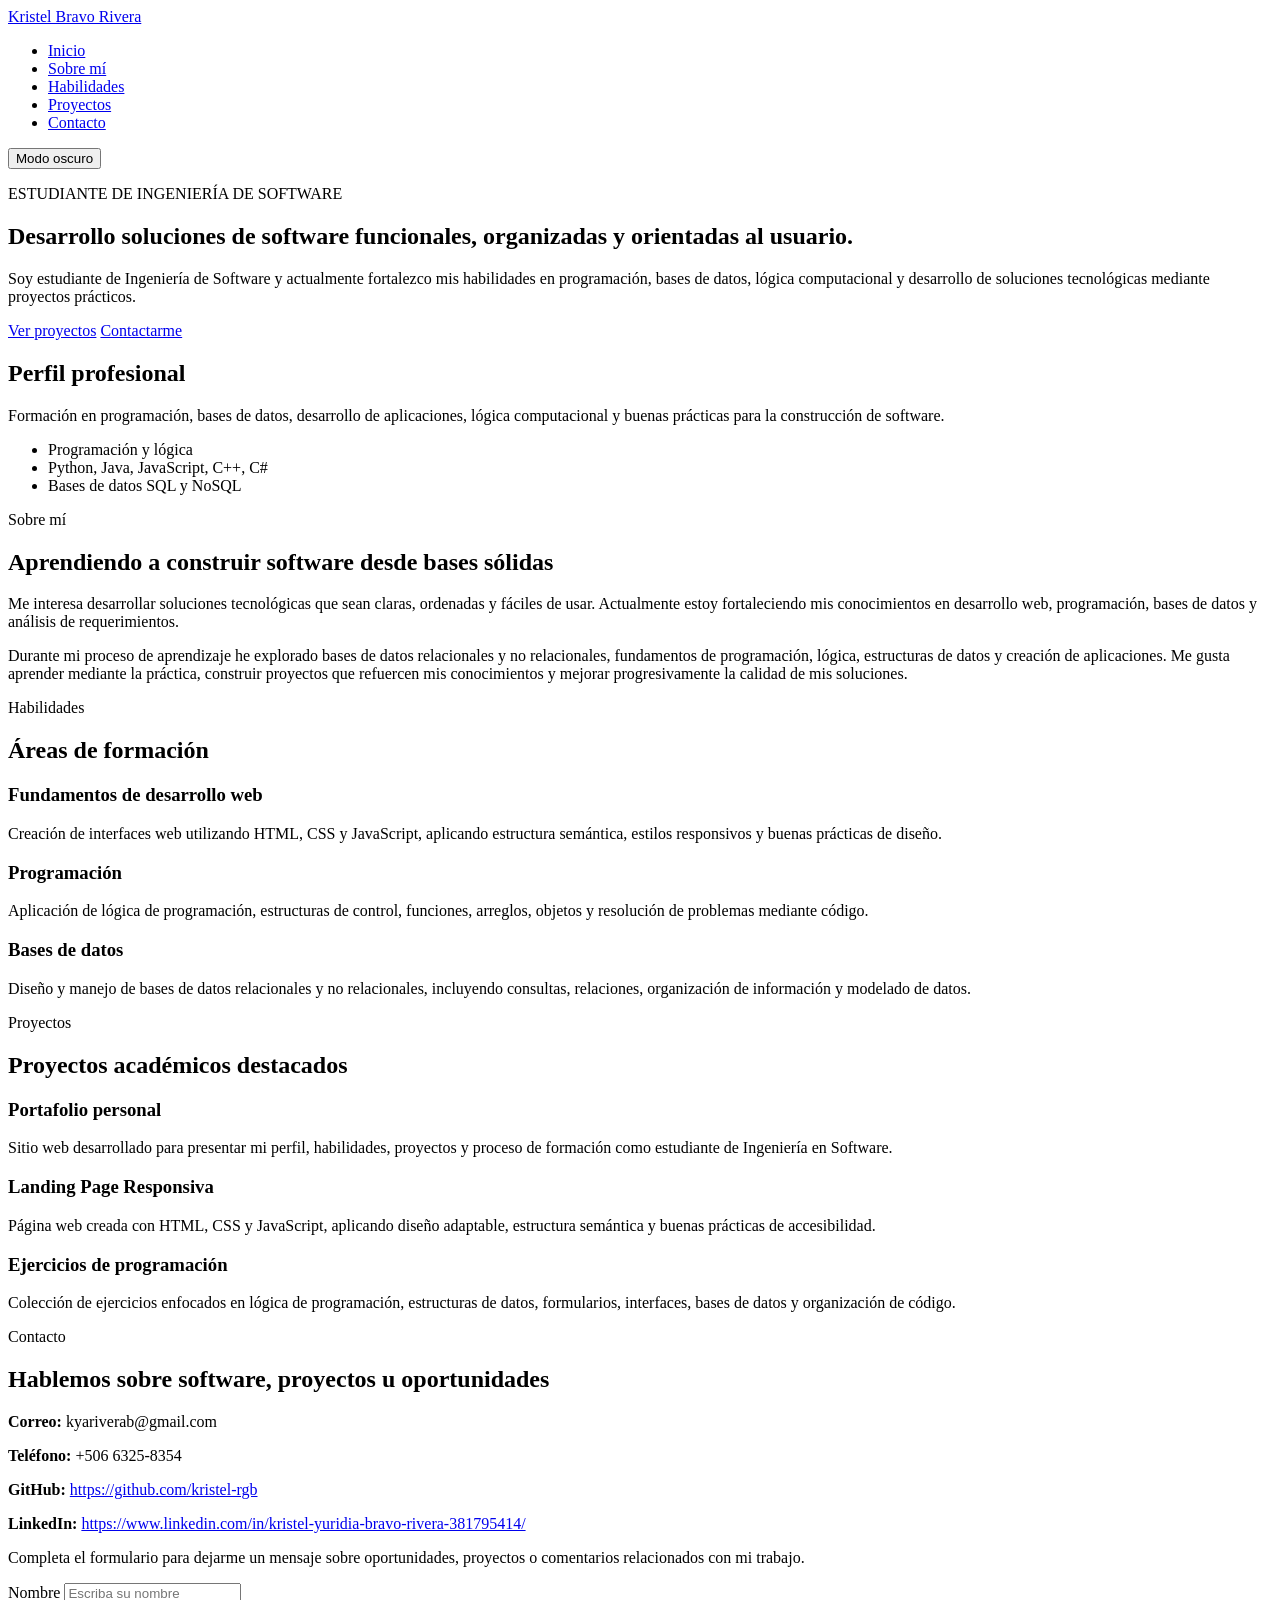
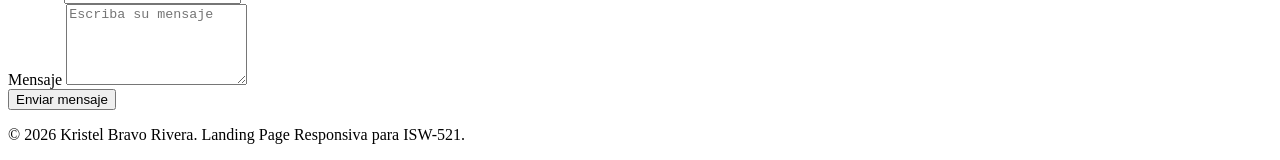
==== Laboratorio-01/index.html @ 5f072951 "Agregue la estructura HTML semántica" ====
<!DOCTYPE html>
<html lang="es">
<head>
    <meta charset="UTF-8">
    <meta name="viewport" content="width=device-width, initial-scale=1.0">
    <title>Landing Page Responsiva | Kristel Bravo Rivera</title>

    <link rel="stylesheet" href="css/style.css">
</head>
<body>

    <header class="site-header">
        <nav class="navbar" aria-label="Navegación principal">
            <a href="#inicio" class="navbar__logo">Kristel Bravo Rivera</a>

            <ul class="navbar__menu">
                <li><a href="#inicio">Inicio</a></li>
                <li><a href="#sobre-mi">Sobre mí</a></li>
                <li><a href="#habilidades">Habilidades</a></li>
                <li><a href="#proyectos">Proyectos</a></li>
                <li><a href="#contacto">Contacto</a></li>
            </ul>

            <button 
                class="navbar__button" 
                id="themeToggle" 
                type="button" 
                aria-label="Cambiar entre modo claro y modo oscuro">
                Modo oscuro
            </button>
        </nav>
    </header>

    <main>

        <section class="hero" id="inicio">
            <div class="hero__content">
                <p class="hero__tag">ESTUDIANTE DE INGENIERÍA DE SOFTWARE</p>

                <h1>Desarrollo soluciones de software funcionales, organizadas y orientadas al usuario.</h1>

                <p class="hero__text">
                    Soy estudiante de Ingeniería de Software y actualmente fortalezco mis habilidades 
                    en programación, bases de datos, lógica computacional y desarrollo de soluciones 
                    tecnológicas mediante proyectos prácticos.
                </p>

                <div class="hero__actions">
                    <a href="#proyectos" class="button button--primary">Ver proyectos</a>
                    <a href="#contacto" class="button button--secondary">Contactarme</a>
                </div>
            </div>

            <aside class="hero__card" aria-label="Resumen profesional">
                <h2>Perfil profesional</h2>

                <p>
                    Formación en programación, bases de datos, desarrollo de aplicaciones, 
                    lógica computacional y buenas prácticas para la construcción de software.
                </p>

                <ul>
                    <li>Programación y lógica</li>
                    <li>Python, Java, JavaScript, C++, C#</li>
                    <li>Bases de datos SQL y NoSQL</li>
                </ul>
            </aside>
        </section>

        <section class="section" id="sobre-mi">
            <div class="section__header">
                <p class="section__tag">Sobre mí</p>
                <h2>Aprendiendo a construir software desde bases sólidas</h2>
            </div>

            <article class="about">
                <p>
                    Me interesa desarrollar soluciones tecnológicas que sean claras,
                    ordenadas y fáciles de usar. Actualmente estoy fortaleciendo mis conocimientos
                    en desarrollo web, programación, bases de datos y análisis de requerimientos.
                </p>

                <p>
                    Durante mi proceso de aprendizaje he explorado bases de datos relacionales y no relacionales,
                    fundamentos de programación, lógica, estructuras de datos y creación de aplicaciones. 
                    Me gusta aprender mediante la práctica, construir proyectos que refuercen mis conocimientos y 
                    mejorar progresivamente la calidad de mis soluciones.
                </p>
            </article>
        </section>

        <section class="section" id="habilidades">
            <div class="section__header">
                <p class="section__tag">Habilidades</p>
                <h2>Áreas de formación</h2>
            </div>

            <div class="skills-grid">
                <article class="skill-card">
                    <h3>Fundamentos de desarrollo web</h3>
                    <p>
                        Creación de interfaces web utilizando HTML, CSS y JavaScript, aplicando estructura 
                        semántica, estilos responsivos y buenas prácticas de diseño.
                    </p>
                </article>

                <article class="skill-card">
                    <h3>Programación</h3>
                    <p>
                        Aplicación de lógica de programación, estructuras de control, funciones, 
                        arreglos, objetos y resolución de problemas mediante código.
                    </p>
                </article>

                <article class="skill-card">
                    <h3>Bases de datos</h3>
                    <p>
                        Diseño y manejo de bases de datos relacionales y no relacionales, 
                        incluyendo consultas, relaciones, organización de información y 
                        modelado de datos.
                    </p>
                </article>
            </div>
        </section>

        <section class="section" id="proyectos">
            <div class="section__header">
                <p class="section__tag">Proyectos</p>
                <h2>Proyectos académicos destacados</h2>
            </div>

            <div class="projects-container">
                <article class="project-card">
                    <h3>Portafolio personal</h3>
                    <p>
                        Sitio web desarrollado para presentar mi perfil, habilidades, 
                        proyectos y proceso de formación como estudiante de 
                        Ingeniería en Software.
                    </p>
                </article>

                <article class="project-card">
                    <h3>Landing Page Responsiva</h3>
                    <p>
                        Página web creada con HTML, CSS y JavaScript, aplicando 
                        diseño adaptable, estructura semántica y 
                        buenas prácticas de accesibilidad.
                    </p>
                </article>

                <article class="project-card">
                    <h3>Ejercicios de programación</h3>
                    <p>
                        Colección de ejercicios enfocados en lógica de programación, 
                        estructuras de datos, formularios, interfaces, bases de datos y 
                        organización de código.
                    </p>
                </article>
            </div>
        </section>

        <section class="section contact-section" id="contacto">
            <div class="section__header">
                <p class="section__tag">Contacto</p>
                <h2>Hablemos sobre software, proyectos u oportunidades</h2>
            </div>

            <div class="contact-info" aria-label="Información de contacto">
                <p>
                    <strong>Correo:</strong>
                    kyariverab@gmail.com
                </p>

                <p>
                    <strong>Teléfono:</strong>
                    +506 6325-8354
                </p>

                <p>
                    <strong>GitHub:</strong>
                    <a href="https://github.com/kristel-rgb" target="_blank" rel="noopener noreferrer">
                        https://github.com/kristel-rgb
                    </a>
                </p>

                <p>
                    <strong>LinkedIn:</strong>
                    <a href="https://www.linkedin.com/in/kristel-yuridia-bravo-rivera-381795414/" target="_blank" rel="noopener noreferrer">
                        https://www.linkedin.com/in/kristel-yuridia-bravo-rivera-381795414/
                    </a>
                </p>
            </div>

            <form class="contact-form" id="contactForm" aria-describedby="contactHelp">
                <p id="contactHelp">
                    Completa el formulario para dejarme un mensaje sobre oportunidades, 
                    proyectos o comentarios relacionados con mi trabajo.
                </p>

                <div class="form-group">
                    <label for="name">Nombre</label>
                    <input 
                        type="text" 
                        id="name" 
                        name="name" 
                        placeholder="Escriba su nombre">
                </div>

                <div class="form-group">
                    <label for="message">Mensaje</label>
                    <textarea 
                        id="message" 
                        name="message" 
                        rows="5" 
                        placeholder="Escriba su mensaje"></textarea>
                </div>

                <button type="submit" class="button button--primary">
                    Enviar mensaje
                </button>
            </form>
        </section>

    </main>

    <footer class="site-footer">
        <p>&copy; 2026 Kristel Bravo Rivera. Landing Page Responsiva para ISW-521.</p>
    </footer>

    <script src="js/script.js"></script>
</body>
</html>
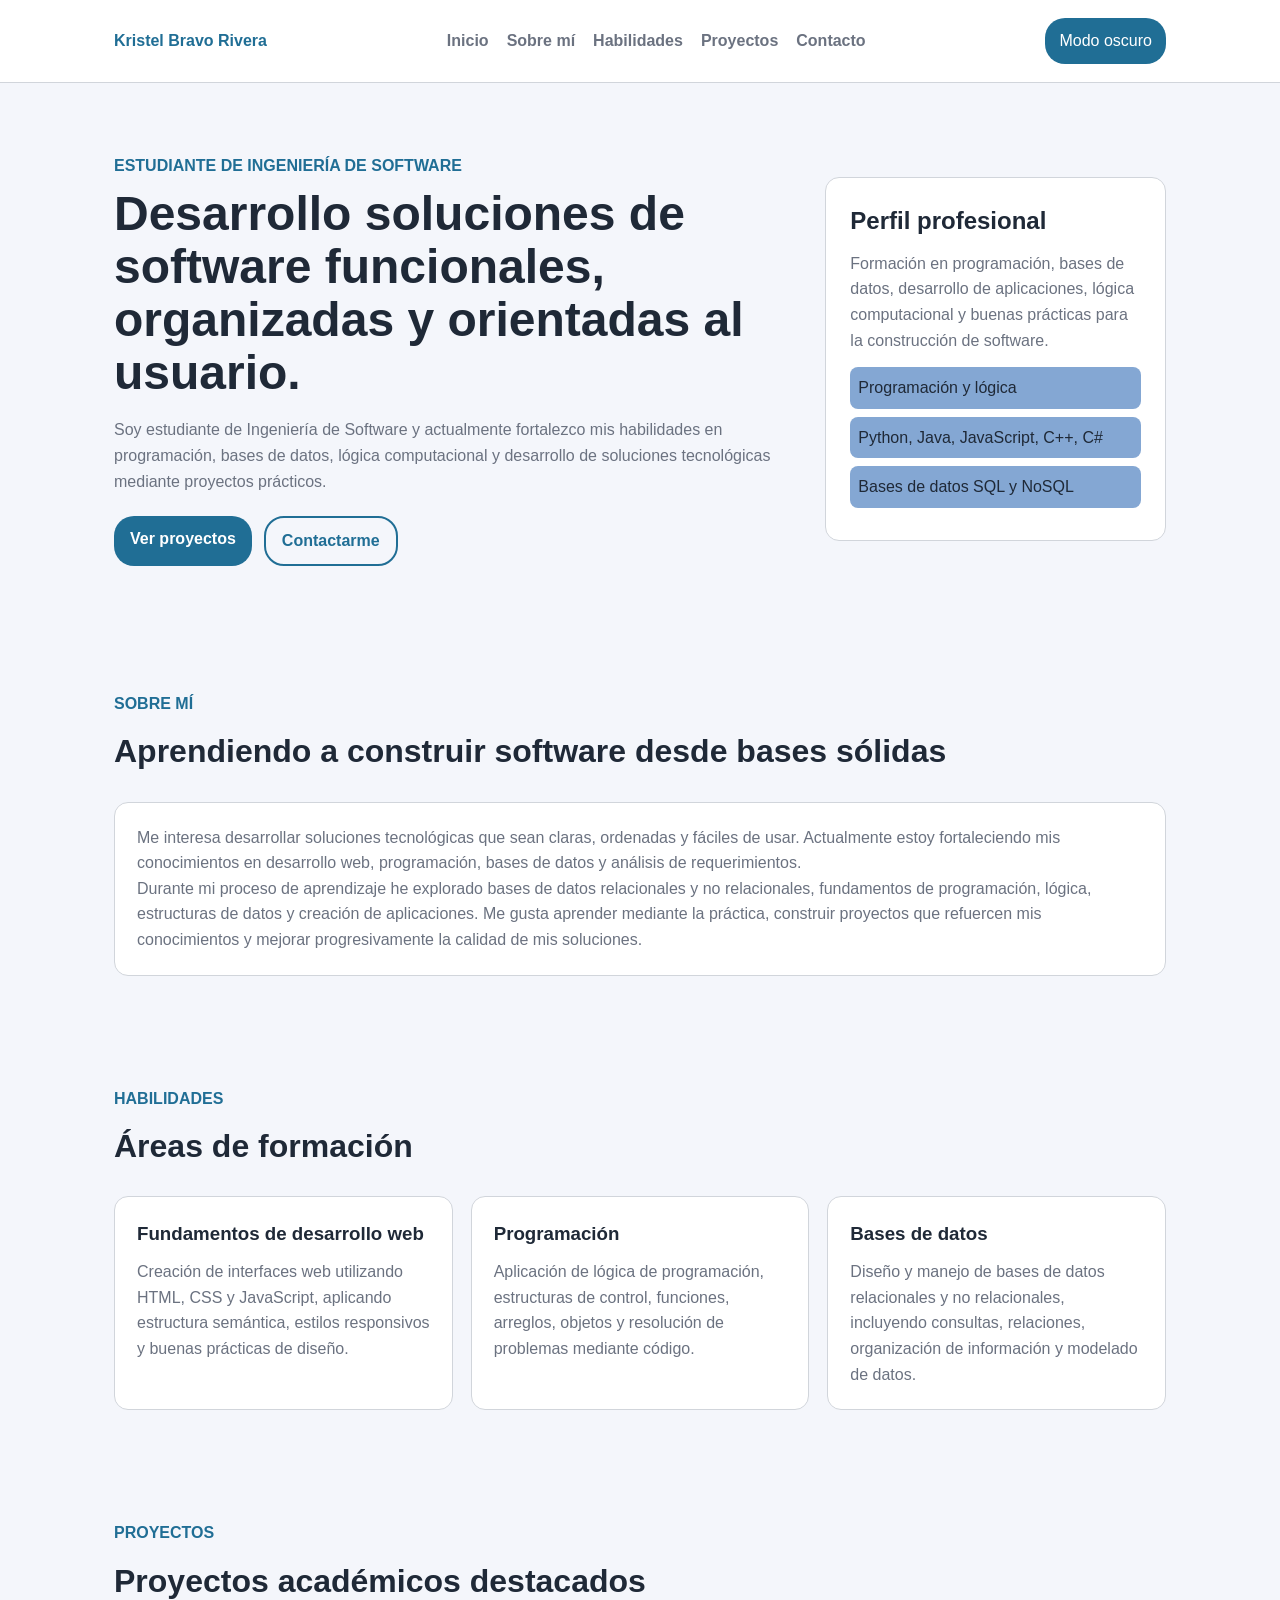
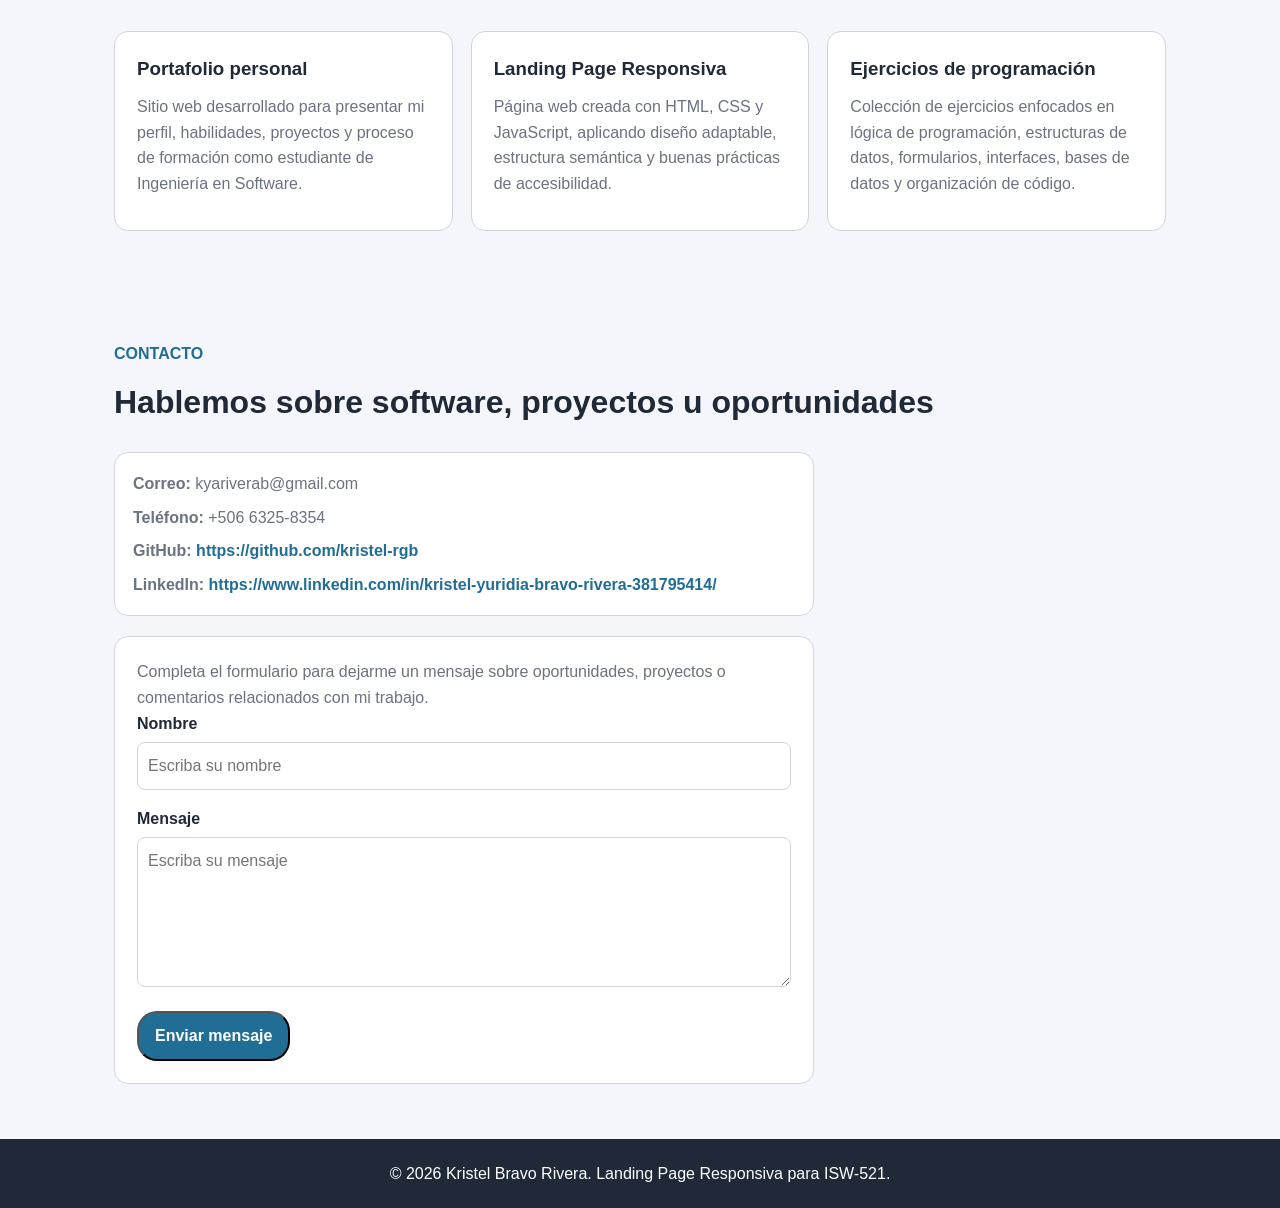
==== commit fc3db839: "Actualización de contenido y diseño responsivo a mobile first, y comentarios al HTML y al JavaScript" ====
--- a/Laboratorio-01/index.html
+++ b/Laboratorio-01/index.html
@@ -1,18 +1,22 @@
 <!DOCTYPE html>
 <html lang="es">
 <head>
+    <!-- Configuración básica del documento -->
     <meta charset="UTF-8">
     <meta name="viewport" content="width=device-width, initial-scale=1.0">
     <title>Landing Page Responsiva | Kristel Bravo Rivera</title>
 
-    <link rel="stylesheet" href="css/style.css">
+    <!-- Enlace al archivo externo de estilos CSS -->
+    <link rel="stylesheet" href="css/StylePorta.css">
 </head>
 <body>
 
+    <!-- Encabezado principal del sitio -->
     <header class="site-header">
         <nav class="navbar" aria-label="Navegación principal">
             <a href="#inicio" class="navbar__logo">Kristel Bravo Rivera</a>
 
+            <!-- Menú de navegación interna -->
             <ul class="navbar__menu">
                 <li><a href="#inicio">Inicio</a></li>
                 <li><a href="#sobre-mi">Sobre mí</a></li>
@@ -21,6 +25,7 @@
                 <li><a href="#contacto">Contacto</a></li>
             </ul>
 
+            <!-- Botón que será controlado con JavaScript para cambiar el tema -->
             <button 
                 class="navbar__button" 
                 id="themeToggle" 
@@ -31,8 +36,10 @@
         </nav>
     </header>
 
+    <!-- Contenido principal de la página -->
     <main>
 
+        <!-- Sección inicial de presentación -->
         <section class="hero" id="inicio">
             <div class="hero__content">
                 <p class="hero__tag">ESTUDIANTE DE INGENIERÍA DE SOFTWARE</p>
@@ -45,12 +52,14 @@
                     tecnológicas mediante proyectos prácticos.
                 </p>
 
+                <!-- Enlaces de acción hacia secciones internas -->
                 <div class="hero__actions">
                     <a href="#proyectos" class="button button--primary">Ver proyectos</a>
                     <a href="#contacto" class="button button--secondary">Contactarme</a>
                 </div>
             </div>
 
+            <!-- Información complementaria al contenido principal del hero -->
             <aside class="hero__card" aria-label="Resumen profesional">
                 <h2>Perfil profesional</h2>
 
@@ -67,6 +76,7 @@
             </aside>
         </section>
 
+        <!-- Sección de información personal y académica -->
         <section class="section" id="sobre-mi">
             <div class="section__header">
                 <p class="section__tag">Sobre mí</p>
@@ -89,6 +99,7 @@
             </article>
         </section>
 
+        <!-- Sección de habilidades organizada en tarjetas -->
         <section class="section" id="habilidades">
             <div class="section__header">
                 <p class="section__tag">Habilidades</p>
@@ -123,6 +134,7 @@
             </div>
         </section>
 
+        <!-- Sección de proyectos académicos -->
         <section class="section" id="proyectos">
             <div class="section__header">
                 <p class="section__tag">Proyectos</p>
@@ -159,12 +171,14 @@
             </div>
         </section>
 
+        <!-- Sección de contacto con información y formulario -->
         <section class="section contact-section" id="contacto">
             <div class="section__header">
                 <p class="section__tag">Contacto</p>
                 <h2>Hablemos sobre software, proyectos u oportunidades</h2>
             </div>
 
+            <!-- Información directa de contacto -->
             <div class="contact-info" aria-label="Información de contacto">
                 <p>
                     <strong>Correo:</strong>
@@ -191,6 +205,7 @@
                 </p>
             </div>
 
+            <!-- Formulario de contacto -->
             <form class="contact-form" id="contactForm" aria-describedby="contactHelp">
                 <p id="contactHelp">
                     Completa el formulario para dejarme un mensaje sobre oportunidades, 
@@ -223,10 +238,12 @@
 
     </main>
 
+    <!-- Pie de página -->
     <footer class="site-footer">
         <p>&copy; 2026 Kristel Bravo Rivera. Landing Page Responsiva para ISW-521.</p>
     </footer>
 
+    <!-- Enlace al archivo externo de JavaScript -->
     <script src="js/script.js"></script>
 </body>
 </html>
--- a/Laboratorio-01/css/StylePorta.css
+++ b/Laboratorio-01/css/StylePorta.css
@@ -0,0 +1,407 @@
+/* ==============================
+   Estilos generales
+============================== */
+
+:root {
+    --fondo: #f4f6fb;
+    --blanco: #ffffff;
+    --azul: #206e95;
+    --texto: #1f2937;
+    --gris: #6b7280;
+    --borde: #d1d5db;
+    --focus: #f59e0b;
+}
+
+* {
+    box-sizing: border-box;
+    margin: 0;
+    padding: 0;
+}
+
+html {
+    scroll-behavior: smooth;
+}
+
+body {
+    font-family: Arial, Helvetica, sans-serif;
+    background-color: var(--fondo);
+    color: var(--texto);
+    line-height: 1.6;
+}
+
+a {
+    text-decoration: none;
+    color: inherit;
+}
+
+ul {
+    list-style: none;
+}
+
+button,
+input,
+textarea {
+    font: inherit;
+}
+
+a:focus,
+button:focus,
+input:focus,
+textarea:focus {
+    outline: 3px solid var(--focus);
+    outline-offset: 3px;
+}
+
+/* ==============================
+   Header y navegación
+============================== */
+
+.site-header {
+    background-color: var(--blanco);
+    border-bottom: 1px solid var(--borde);
+    position: sticky;
+    top: 0;
+    z-index: 10;
+}
+
+.navbar {
+    max-width: 1100px;
+    margin: auto;
+    padding: 18px 24px;
+    display: flex;
+    flex-direction: column;
+    align-items: flex-start;
+    gap: 16px;
+}
+
+.navbar__logo {
+    font-weight: bold;
+    color: var(--azul);
+}
+
+.navbar__menu {
+    display: flex;
+    flex-direction: column;
+    gap: 10px;
+}
+
+.navbar__menu a {
+    color: var(--gris);
+    font-weight: bold;
+}
+
+.navbar__menu a:hover {
+    color: var(--azul);
+}
+
+.navbar__button {
+    border: none;
+    background-color: var(--azul);
+    color: var(--blanco);
+    padding: 10px 14px;
+    border-radius: 20px;
+    cursor: pointer;
+}
+
+/* ==============================
+   Hero
+============================== */
+
+.hero {
+    max-width: 1100px;
+    margin: auto;
+    padding: 50px 16px;
+    display: grid;
+    grid-template-columns: 1fr;
+    gap: 30px;
+    align-items: center;
+}
+
+.hero__tag,
+.section__tag {
+    color: var(--azul);
+    font-weight: bold;
+    text-transform: uppercase;
+    margin-bottom: 10px;
+}
+
+.hero h1 {
+    font-size: 2.2rem;
+    line-height: 1.1;
+    margin-bottom: 18px;
+}
+
+.hero__text {
+    color: var(--gris);
+    margin-bottom: 22px;
+}
+
+.hero__actions {
+    display: flex;
+    flex-direction: column;
+    gap: 12px;
+}
+
+.hero__card {
+    background-color: var(--blanco);
+    padding: 24px;
+    border: 1px solid var(--borde);
+    border-radius: 14px;
+}
+
+.hero__card h2 {
+    margin-bottom: 10px;
+}
+
+.hero__card p {
+    color: var(--gris);
+    margin-bottom: 14px;
+}
+
+.hero__card li {
+    background-color: #84a7d3;
+    color: var(--azul-oscuro);
+    padding: 8px;
+    border-radius: 8px;
+    margin-bottom: 8px;
+}
+
+/* ==============================
+   Botones
+============================== */
+
+.button {
+    display: inline-block;
+    width: 100%;
+    padding: 10px 16px;
+    border-radius: 20px;
+    font-weight: bold;
+    text-align: center;
+}
+
+.button--primary {
+    background-color: var(--azul);
+    color: var(--blanco);
+}
+
+.button--secondary {
+    border: 2px solid var(--azul);
+    color: var(--azul);
+}
+
+/* ==============================
+   Secciones
+============================== */
+
+.section {
+    max-width: 1100px;
+    margin: auto;
+    padding: 50px 16px;
+}
+
+.section__header {
+    margin-bottom: 24px;
+}
+
+.section__header h2 {
+    font-size: 2rem;
+}
+
+.about,
+.skill-card,
+.project-card,
+.contact-form {
+    background-color: var(--blanco);
+    border: 1px solid var(--borde);
+    border-radius: 14px;
+    padding: 22px;
+}
+
+.about p,
+.skill-card p,
+.project-card p,
+.contact-form p {
+    color: var(--gris);
+}
+
+/* ==============================
+   Habilidades con Grid
+============================== */
+
+.skills-grid {
+    display: grid;
+    grid-template-columns: 1fr;
+    gap: 18px;
+}
+
+.skill-card h3 {
+    margin-bottom: 10px;
+}
+
+
+/* ==============================
+   Proyectos con Flexbox
+============================== */
+
+.projects-container {
+    display: flex;
+    flex-direction: column;
+    gap: 18px;
+}
+
+.project-card {
+    flex: 1;
+}
+
+.project-card h3 {
+    margin-bottom: 10px;
+}
+
+.project-card p {
+    margin-bottom: 12px;
+}
+
+/* ==============================
+   Formulario y contacto
+============================== */
+
+.contact-info {
+    background-color: var(--blanco);
+    border: 1px solid var(--borde);
+    border-radius: 14px;
+    padding: 18px;
+    margin-bottom: 20px;
+    max-width: 700px;
+}
+
+.contact-info p {
+    margin-bottom: 8px;
+    color: var(--gris);
+}
+
+.contact-info p:last-child {
+    margin-bottom: 0;
+}
+
+.contact-info a {
+    color: var(--azul);
+    font-weight: bold;
+    word-break: break-word;
+}
+
+.contact-form {
+    max-width: 700px;
+}
+
+.form-group {
+    margin-bottom: 16px;
+}
+
+.form-group label {
+    display: block;
+    font-weight: bold;
+    margin-bottom: 6px;
+}
+
+.form-group input,
+.form-group textarea {
+    width: 100%;
+    border: 1px solid var(--borde);
+    border-radius: 8px;
+    padding: 10px;
+}
+
+/* ==============================
+   Footer
+============================== */
+
+.site-footer {
+    background-color: var(--texto);
+    color: var(--blanco);
+    text-align: center;
+    padding: 22px;
+}
+
+/* ==============================
+   Modo oscuro
+============================== */
+
+body.dark-mode {
+    --fondo: #111827;
+    --blanco: #1f2937;
+    --texto: #f9fafb;
+    --gris: #d1d5db;
+    --borde: #374151;
+}
+
+body.dark-mode .form-group input,
+body.dark-mode .form-group textarea {
+    background-color: #111827;
+    color: #f9fafb;
+}
+
+/* ==============================
+   Responsive - Tablet
+============================== */
+
+@media (min-width: 700px) {
+    .navbar__menu {
+        flex-direction: row;
+        flex-wrap: wrap;
+        gap: 18px;
+    }
+
+    .hero {
+        padding: 60px 24px;
+    }
+
+    .hero h1 {
+        font-size: 2.6rem;
+    }
+
+    .hero__actions {
+        flex-direction: row;
+        flex-wrap: wrap;
+    }
+
+    .button {
+        width: auto;
+    }
+
+    .section {
+        padding: 55px 24px;
+    }
+
+    .skills-grid {
+        grid-template-columns: repeat(2, 1fr);
+    }
+}
+
+/* ==============================
+   Responsive - Escritorio
+============================== */
+
+@media (min-width: 1000px) {
+    .navbar {
+        flex-direction: row;
+        justify-content: space-between;
+        align-items: center;
+    }
+
+    .hero {
+        grid-template-columns: 2fr 1fr;
+        padding: 70px 24px;
+    }
+
+    .hero h1 {
+        font-size: 3rem;
+    }
+
+    .skills-grid {
+        grid-template-columns: repeat(3, 1fr);
+    }
+
+    .projects-container {
+        flex-direction: row;
+    }
+}
